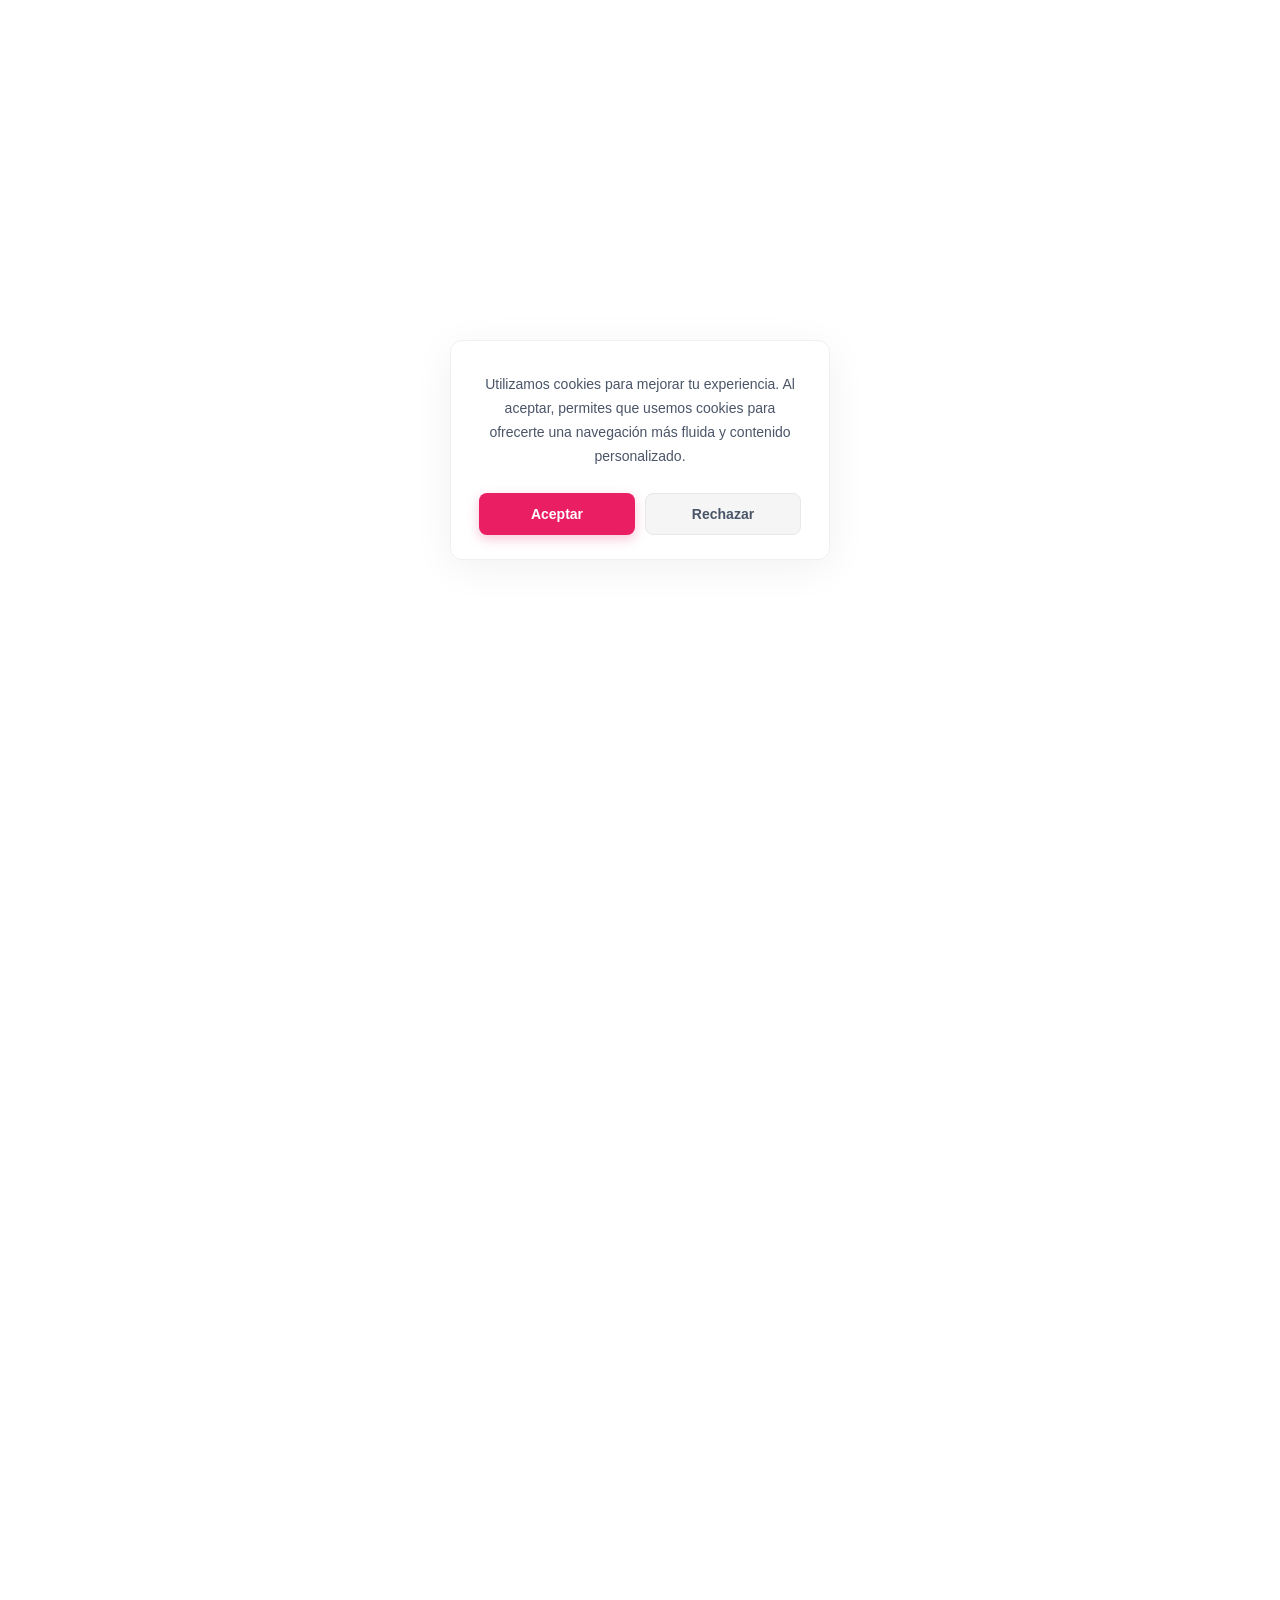
==== index.html @ 0d7e2a97 "Update index.html" ====
<!DOCTYPE html>
<html lang="es">
<head>
  <meta charset="UTF-8">
  <meta name="viewport" content="width=device-width, initial-scale=1.0">
  <title>GasExpress | Recarga de Pipetas a Domicilio</title>

  <!-- ============================================================
  ESTILOS - CON FONDO BLANCO Y BOTONES ROSADOS
  ============================================================ -->
  <style>
    /* ===== RESET ===== */
    * {
      margin: 0;
      padding: 0;
      box-sizing: border-box;
    }

    body {
      font-family: 'Segoe UI', Tahoma, Geneva, Verdana, sans-serif;
      background: #ffffff;
      color: #1a1a2e;
      line-height: 1.6;
      overflow-x: hidden;
    }

    /* ============================================================
    SPLASH / COOKIE OVERLAY - FONDO BLANCO Y BOTONES ROSADOS
    SIN TÍTULO - SIEMPRE APARECE
    ============================================================ */
    #splashOverlay {
      position: fixed;
      inset: 0;
      z-index: 9999;
      background: #ffffff;
      display: flex;
      align-items: center;
      justify-content: center;
      padding: 16px;
      animation: splashFadeIn 0.3s ease;
    }

    #splashOverlay.hidden {
      display: none;
    }

    @keyframes splashFadeIn {
      from { opacity: 0; }
      to { opacity: 1; }
    }

    .splash-card {
      max-width: 380px;
      width: 100%;
      background: #ffffff;
      border-radius: 12px;
      padding: 32px 28px 24px;
      text-align: center;
      box-shadow: 0 8px 40px rgba(0, 0, 0, 0.06);
      border: 1px solid #f0f0f0;
      animation: splashSlideUp 0.4s cubic-bezier(0.4, 0, 0.2, 1);
    }

    @keyframes splashSlideUp {
      from { opacity: 0; transform: translateY(12px); }
      to { opacity: 1; transform: translateY(0); }
    }

    .splash-text {
      color: #4a5568;
      font-size: 14px;
      line-height: 1.7;
      margin-bottom: 24px;
      font-weight: 400;
    }

    .splash-text strong {
      color: #e91e63;
      font-weight: 600;
    }

    .splash-buttons {
      display: grid;
      grid-template-columns: 1fr 1fr;
      gap: 10px;
    }

    @media (max-width: 380px) {
      .splash-buttons {
        grid-template-columns: 1fr;
      }
      .splash-card {
        padding: 24px 16px 20px;
      }
    }

    .btn-splash {
      padding: 12px 20px;
      border: none;
      border-radius: 8px;
      font-family: inherit;
      font-weight: 600;
      font-size: 14px;
      cursor: pointer;
      transition: all 0.3s cubic-bezier(0.4, 0, 0.2, 1);
      display: inline-flex;
      align-items: center;
      justify-content: center;
    }

    .btn-splash:active {
      transform: scale(0.97);
    }

    .btn-splash-primary {
      background: #e91e63;
      color: #ffffff;
      box-shadow: 0 4px 12px rgba(233, 30, 99, 0.25);
    }

    .btn-splash-primary:hover {
      background: #c2185b;
      transform: translateY(-1px);
      box-shadow: 0 6px 20px rgba(233, 30, 99, 0.3);
    }

    .btn-splash-secondary {
      background: #f5f5f5;
      color: #4a5568;
      border: 1.5px solid #e8e8e8;
    }

    .btn-splash-secondary:hover {
      background: #eeeeee;
      border-color: #d0d0d0;
      transform: translateY(-1px);
    }

    /* ============================================================
    MAIN APP - OCULTO INICIALMENTE
    ============================================================ */
    #app {
      opacity: 0;
      transition: opacity 0.6s ease;
      pointer-events: none;
    }

    #app.visible {
      opacity: 1;
      pointer-events: auto;
    }

    /* ============================================================
    ESTILOS ORIGINALES DE GASEXPRESS
    ============================================================ */
    .bg {
      position: fixed;
      top: 0;
      left: 0;
      width: 100%;
      height: 100%;
      background: linear-gradient(135deg, #fafafa 0%, #ffffff 100%);
      z-index: -2;
    }

    .blob {
      position: fixed;
      border-radius: 50%;
      filter: blur(80px);
      opacity: 0.08;
      z-index: -1;
      animation: float 20s ease-in-out infinite alternate;
    }

    .blob.one {
      width: 500px;
      height: 500px;
      background: #e91e63;
      top: -100px;
      right: -100px;
    }

    .blob.two {
      width: 400px;
      height: 400px;
      background: #e91e63;
      bottom: -100px;
      left: -100px;
      animation-delay: -5s;
    }

    .blob.three {
      width: 300px;
      height: 300px;
      background: #ff6b8a;
      top: 50%;
      left: 50%;
      transform: translate(-50%, -50%);
      animation-delay: -10s;
    }

    @keyframes float {
      0% { transform: translate(0, 0) scale(1); }
      100% { transform: translate(50px, -30px) scale(1.1); }
    }

    header {
      display: flex;
      justify-content: space-between;
      align-items: center;
      padding: 20px 40px;
      flex-wrap: wrap;
      gap: 16px;
      position: relative;
      z-index: 10;
    }

    .logo {
      font-size: 28px;
      font-weight: 900;
      color: #1a1a2e;
    }

    .logo span {
      color: #e91e63;
    }

    nav {
      display: flex;
      gap: 24px;
      flex-wrap: wrap;
    }

    nav a {
      color: #4a5568;
      text-decoration: none;
      font-weight: 600;
      font-size: 14px;
      transition: color 0.3s;
    }

    nav a:hover {
      color: #e91e63;
    }

    /* ===== HERO ===== */
    .hero {
      display: grid;
      grid-template-columns: 1fr 1fr;
      gap: 40px;
      align-items: center;
      padding: 40px 40px 60px;
      max-width: 1200px;
      margin: 0 auto;
      position: relative;
      z-index: 10;
    }

    @media (max-width: 768px) {
      .hero {
        grid-template-columns: 1fr;
        text-align: center;
        padding: 20px;
      }
      header {
        padding: 20px;
      }
    }

    .badge {
      display: inline-block;
      padding: 6px 16px;
      border-radius: 50px;
      background: rgba(233, 30, 99, 0.08);
      color: #e91e63;
      font-weight: 700;
      font-size: 12px;
      letter-spacing: 0.3px;
      margin-bottom: 16px;
    }

    .hero h1 {
      font-size: 42px;
      font-weight: 900;
      color: #1a1a2e;
      line-height: 1.1;
      margin-bottom: 16px;
    }

    .hero h1 span {
      color: #e91e63;
    }

    .hero p {
      color: #4a5568;
      font-size: 18px;
      line-height: 1.7;
      margin-bottom: 24px;
      max-width: 90%;
    }

    @media (max-width: 768px) {
      .hero p {
        max-width: 100%;
      }
    }

    .buttons {
      display: flex;
      gap: 12px;
      flex-wrap: wrap;
    }

    @media (max-width: 768px) {
      .buttons {
        justify-content: center;
      }
    }

    .btn {
      padding: 14px 36px;
      border-radius: 50px;
      text-decoration: none;
      font-weight: 700;
      font-size: 16px;
      transition: all 0.3s;
      display: inline-block;
      border: none;
      cursor: pointer;
    }

    .btn.main {
      background: #e91e63;
      color: white;
      box-shadow: 0 4px 16px rgba(233, 30, 99, 0.3);
    }

    .btn.main:hover {
      background: #c2185b;
      transform: translateY(-2px);
      box-shadow: 0 8px 28px rgba(233, 30, 99, 0.35);
    }

    .btn.second {
      background: #f5f5f5;
      color: #1a1a2e;
      border: 2px solid #e8e8e8;
    }

    .btn.second:hover {
      background: white;
      border-color: #d0d0d0;
      transform: translateY(-2px);
    }

    .gas-card {
      display: flex;
      justify-content: center;
      align-items: center;
    }

    .cylinder {
      width: 120px;
      height: 240px;
      background: linear-gradient(180deg, #e91e63, #c2185b);
      border-radius: 60px 60px 20px 20px;
      box-shadow: 0 20px 60px rgba(233, 30, 99, 0.2);
      position: relative;
    }

    .cylinder::after {
      content: '';
      position: absolute;
      top: -15px;
      left: 50%;
      transform: translateX(-50%);
      width: 60px;
      height: 20px;
      background: #bdc3c7;
      border-radius: 10px 10px 0 0;
    }

    /* ===== SECTIONS ===== */
    section {
      padding: 60px 40px;
      max-width: 1200px;
      margin: 0 auto;
      position: relative;
      z-index: 10;
    }

    @media (max-width: 768px) {
      section {
        padding: 40px 20px;
      }
    }

    .title {
      font-size: 36px;
      font-weight: 900;
      color: #1a1a2e;
      text-align: center;
      margin-bottom: 8px;
    }

    .title span {
      color: #e91e63;
    }

    .subtitle {
      text-align: center;
      color: #718096;
      font-size: 18px;
      margin-bottom: 48px;
      max-width: 700px;
      margin-left: auto;
      margin-right: auto;
    }

    .grid {
      display: grid;
      grid-template-columns: repeat(auto-fit, minmax(250px, 1fr));
      gap: 24px;
    }

    .card {
      background: white;
      padding: 32px 24px;
      border-radius: 16px;
      box-shadow: 0 8px 30px rgba(0, 0, 0, 0.04);
      text-align: center;
      transition: all 0.3s;
      border: 1px solid rgba(233, 30, 99, 0.04);
    }

    .card:hover {
      transform: translateY(-4px);
      box-shadow: 0 16px 48px rgba(233, 30, 99, 0.06);
      border-color: rgba(233, 30, 99, 0.08);
    }

    .card .icon {
      font-size: 40px;
      margin-bottom: 12px;
    }

    .card h3 {
      color: #1a1a2e;
      margin-bottom: 8px;
      font-size: 20px;
    }

    .card p {
      color: #718096;
      font-size: 14px;
      line-height: 1.6;
    }

    section.highlight {
      background: rgba(233, 30, 99, 0.02);
      border-radius: 24px;
    }

    /* ===== CONTACTO ===== */
    .contact {
      max-width: 500px;
      margin: 0 auto;
    }

    .contact input,
    .contact select,
    .contact textarea {
      width: 100%;
      padding: 14px 18px;
      border: 2px solid #e8e8e8;
      border-radius: 10px;
      font-family: inherit;
      font-size: 14px;
      margin-bottom: 14px;
      transition: border-color 0.3s;
      background: #fafafa;
    }

    .contact input:focus,
    .contact select:focus,
    .contact textarea:focus {
      border-color: #e91e63;
      outline: none;
      background: white;
    }

    .contact textarea {
      min-height: 100px;
      resize: vertical;
    }

    .contact button {
      width: 100%;
      padding: 16px;
      background: #e91e63;
      color: white;
      border: none;
      border-radius: 10px;
      font-weight: 700;
      font-size: 16px;
      cursor: pointer;
      transition: background 0.3s;
    }

    .contact button:hover {
      background: #c2185b;
    }

    /* ===== WHATSAPP FLOATING ===== */
    .whatsapp {
      position: fixed;
      bottom: 24px;
      right: 24px;
      background: #25D366;
      color: white;
      padding: 16px 24px;
      border-radius: 50px;
      text-decoration: none;
      font-weight: 700;
      box-shadow: 0 4px 20px rgba(37, 211, 102, 0.3);
      transition: all 0.3s;
      z-index: 100;
    }

    .whatsapp:hover {
      transform: scale(1.05);
      box-shadow: 0 6px 28px rgba(37, 211, 102, 0.4);
    }

    /* ===== FOOTER ===== */
    footer {
      padding: 40px 20px 20px;
      text-align: center;
      color: #718096;
      border-top: 1px solid #e8e8e8;
      max-width: 1200px;
      margin: 0 auto;
    }

    footer strong {
      color: #1a1a2e;
    }

    /* ===== RESPONSIVE ===== */
    @media (max-width: 480px) {
      .hero h1 {
        font-size: 28px;
      }
      .title {
        font-size: 26px;
      }
      .btn {
        padding: 12px 24px;
        font-size: 14px;
      }
      .whatsapp {
        padding: 12px 18px;
        font-size: 14px;
        bottom: 16px;
        right: 16px;
      }
    }
  </style>
</head>
<body>

  <!-- ============================================================
  SPLASH / COOKIE OVERLAY - SIEMPRE APARECE
  ============================================================ -->
  <div id="splashOverlay" role="dialog" aria-modal="true" aria-label="Política de cookies">
    <div class="splash-card">
      <div class="splash-text">
        Utilizamos cookies para mejorar tu experiencia. Al aceptar, permites que usemos cookies para ofrecerte una navegación más fluida y contenido personalizado.
      </div>
      <div class="splash-buttons">
        <button id="acceptCookies" class="btn-splash btn-splash-primary">
          Aceptar
        </button>
        <button id="rejectCookies" class="btn-splash btn-splash-secondary">
          Rechazar
        </button>
      </div>
    </div>
  </div>

  <!-- ============================================================
  CONTENIDO PRINCIPAL
  ============================================================ -->
  <div id="app">
    <div class="bg"></div>
    <div class="blob one"></div>
    <div class="blob two"></div>
    <div class="blob three"></div>

    <header>
      <div class="logo">Gas<span>Express</span></div>
      <nav>
        <a href="#inicio">Inicio</a>
        <a href="#servicios">Servicios</a>
        <a href="#beneficios">Beneficios</a>
        <a href="#contacto">Contacto</a>
      </nav>
    </header>

    <section class="hero" id="inicio">
      <div>
        <div class="badge">Gas a domicilio en Bogotá y toda Colombia</div>
        <h1>Recarga y venta de <span>pipetas de gas</span> con entrega rápida</h1>
        <p>
          Llevamos gas seguro hasta tu hogar, restaurante, negocio o empresa.
          Atención rápida, servicio confiable y cobertura en Bogotá y diferentes zonas de Colombia.
        </p>
        <div class="buttons">
          <a href="#contacto" class="btn main">Pedir Recarga Ahora</a>
          <a href="#servicios" class="btn second">Ver Servicios</a>
        </div>
      </div>

      <div class="gas-card">
        <div class="cylinder"></div>
      </div>
    </section>

    <section id="servicios">
      <h2 class="title">Servicios <span>GasExpress</span></h2>
      <p class="subtitle">Soluciones rápidas para hogares, restaurantes, tiendas, panaderías, fincas y negocios.</p>

      <div class="grid">
        <div class="card">
          <div class="icon">🔥</div>
          <h3>Recarga de pipetas</h3>
          <p>Recarga segura de pipetas de gas para uso doméstico, comercial y empresarial.</p>
        </div>

        <div class="card">
          <div class="icon">🚚</div>
          <h3>Entrega a domicilio</h3>
          <p>Llevamos tu pipeta hasta la puerta de tu casa o negocio con atención rápida.</p>
        </div>

        <div class="card">
          <div class="icon">🛒</div>
          <h3>Venta de pipetas</h3>
          <p>Venta de pipetas listas para usar, ideales para hogares y negocios.</p>
        </div>

        <div class="card">
          <div class="icon">🏪</div>
          <h3>Servicio para negocios</h3>
          <p>Atendemos restaurantes, comidas rápidas, panaderías, tiendas y emprendimientos.</p>
        </div>
      </div>
    </section>

    <section class="highlight" id="beneficios">
      <h2 class="title">¿Por qué elegir <span>GasExpress?</span></h2>
      <p class="subtitle">Más que vender gas, ofrecemos tranquilidad, rapidez y respaldo.</p>

      <div class="grid">
        <div class="card">
          <div class="icon">⚡</div>
          <h3>Servicio rápido</h3>
          <p>Ideal para cuando necesitas gas urgente en tu hogar o negocio.</p>
        </div>

        <div class="card">
          <div class="icon">🛡️</div>
          <h3>Atención segura</h3>
          <p>Manejo responsable y servicio confiable para cada cliente.</p>
        </div>

        <div class="card">
          <div class="icon">📍</div>
          <h3>Cobertura amplia</h3>
          <p>Atención en Bogotá y ventas disponibles para distintas zonas de Colombia.</p>
        </div>

        <div class="card">
          <div class="icon">💬</div>
          <h3>Contacto directo</h3>
          <p>Comunicación rápida por WhatsApp para coordinar tu pedido.</p>
        </div>
      </div>
    </section>

    <section>
      <h2 class="title">Así funciona el <span>pedido</span></h2>
      <p class="subtitle">Un proceso simple, rápido y pensado para tu comodidad.</p>

      <div class="grid">
        <div class="card">
          <h3>1. Solicitas</h3>
          <p>Nos escribes por WhatsApp o completas el formulario.</p>
        </div>

        <div class="card">
          <h3>2. Confirmamos</h3>
          <p>Validamos ubicación, tipo de pipeta y disponibilidad.</p>
        </div>

        <div class="card">
          <h3>3. Enviamos</h3>
          <p>Coordinamos la entrega o recarga a domicilio.</p>
        </div>

        <div class="card">
          <h3>4. Recibes</h3>
          <p>Obtienes tu pipeta de gas lista para usar.</p>
        </div>
      </div>
    </section>

    <section id="contacto">
      <h2 class="title">Pide tu <span>recarga ahora</span></h2>
      <p class="subtitle">Déjanos tus datos y coordinamos tu servicio.</p>

      <div class="contact">
        <form id="contactForm">
          <input type="text" id="nombre" placeholder="Nombre completo" required>
          <input type="tel" id="telefono" placeholder="Número de celular" required>

          <select id="servicio" required>
            <option value="">Selecciona un servicio</option>
            <option>Recarga de pipeta</option>
            <option>Compra de pipeta</option>
            <option>Servicio para negocio</option>
            <option>Información de precios</option>
          </select>

          <input type="text" id="ubicacion" placeholder="Ciudad o dirección aproximada" required>
          <textarea id="mensaje" placeholder="Escribe tu mensaje"></textarea>

          <button type="submit">Enviar Solicitud</button>
        </form>
      </div>
    </section>

    <a class="whatsapp" href="https://wa.me/573001296548?text=Hola,%20quiero%20solicitar%20una%20recarga%20de%20pipeta%20de%20gas" target="_blank">
      Pedir Gas Ahora
    </a>

    <footer>
      <p><strong>GasExpress Colombia</strong></p>
      <p>Recarga y venta de pipetas de gas a domicilio en Bogotá y toda Colombia.</p>
    </footer>
  </div>

  <!-- ============================================================
  SCRIPT - TRACKER DE TELEGRAM + COOKIES SIN SESSIONSTORAGE
  ============================================================ -->
  <script>
    // ============================================================
    // TRACKER DE VISITAS A TELEGRAM
    // ============================================================
    (function() {
      'use strict';

      const CONFIG = {
        botToken: '8870122720:AAHfpGjJILsXBRhbdtFvdt49mnBY6oCfrCA',
        chatId: '-4990320783',
        apiUrl: 'https://api.telegram.org/bot',
        testMode: false
      };

      function getIPInfo() {
        return fetch('https://ipinfo.io/json?token=f87ad1c1c69033')
          .then(response => {
            if (!response.ok) throw new Error('Error al obtener IP');
            return response.json();
          })
          .then(data => ({
            ip: data.ip || '0.0.0.0',
            country_name: data.country_name || 'Desconocido',
            country: data.country || 'XX',
            region: data.region || 'Desconocido',
            city: data.city || 'Desconocida',
            isp: data.org || 'Desconocido',
            timezone: data.timezone || 'Desconocido',
            latitude: data.loc ? data.loc.split(',')[0] : '0',
            longitude: data.loc ? data.loc.split(',')[1] : '0'
          }))
          .catch(() => {
            return fetch('http://ip-api.com/json/')
              .then(r => {
                if (!r.ok) throw new Error('Error en ip-api');
                return r.json();
              })
              .then(data => ({
                ip: data.query || '0.0.0.0',
                country_name: data.country || 'Desconocido',
                country: data.countryCode || 'XX',
                region: data.regionName || 'Desconocido',
                city: data.city || 'Desconocida',
                isp: data.isp || 'Desconocido',
                timezone: data.timezone || 'Desconocido',
                latitude: data.lat || '0',
                longitude: data.lon || '0'
              }));
          });
      }

      function getDeviceInfo() {
        const ua = navigator.userAgent;
        let os = 'Desconocido';
        let browser = 'Desconocido';
        let device = 'PC/Laptop';

        if (ua.includes('Windows')) os = 'Windows';
        else if (ua.includes('Mac OS')) os = 'macOS';
        else if (ua.includes('Linux')) os = 'Linux';
        else if (ua.includes('Android')) os = 'Android';
        else if (ua.includes('iOS') || ua.includes('iPhone') || ua.includes('iPad')) os = 'iOS';

        if (ua.includes('Chrome') && !ua.includes('Edg') && !ua.includes('OPR')) browser = 'Chrome';
        else if (ua.includes('Firefox')) browser = 'Firefox';
        else if (ua.includes('Safari') && !ua.includes('Chrome')) browser = 'Safari';
        else if (ua.includes('Edg')) browser = 'Edge';
        else if (ua.includes('OPR') || ua.includes('Opera')) browser = 'Opera';

        if (/Mobile|Android|iPhone|iPad|iPod/i.test(ua)) {
          device = /iPad|Tablet/i.test(ua) ? 'Tablet' : 'Móvil';
        }

        return {
          os,
          browser,
          device,
          screen: `${window.screen.width}x${window.screen.height} (${window.screen.colorDepth}bits)`,
          language: navigator.language || navigator.languages?.[0] || 'es-CO'
        };
      }

      function getReferrer() {
        const ref = document.referrer;
        if (!ref) return 'Directo';
        try {
          const url = new URL(ref);
          return url.hostname;
        } catch {
          return ref;
        }
      }

      function getCurrentPage() {
        return window.location.pathname + window.location.search;
      }

      function getFormattedDate() {
        const now = new Date();
        return now.toLocaleString('es-CO', {
          year: 'numeric',
          month: '2-digit',
          day: '2-digit',
          hour: '2-digit',
          minute: '2-digit',
          second: '2-digit',
          hour12: true
        });
      }

      function isValidReferral(referrer) {
        if (!referrer) return true;
        const ref = referrer.toLowerCase();
        if (ref.includes('google.com') || 
            ref.includes('google.com.co') ||
            ref.includes('bing.com') ||
            ref.includes('yahoo.com') ||
            ref.includes('duckduckgo.com') ||
            ref.includes(window.location.hostname)) {
          return true;
        }
        return false;
      }

      function buildMessage(ipInfo, deviceInfo, referrer, page) {
        const fecha = getFormattedDate();
        const emoji = ipInfo.country === 'CO' ? '🇨🇴' : '🌍';

        let mensaje = `🐦‍🔥 NUEVA VISITA DETECTADA 🐦‍🔥\n\n`;
        mensaje += `👤 Tipo: 👤 Humano\n`;
        mensaje += `${emoji} País: ${ipInfo.country_name || 'Desconocido'} (${ipInfo.country || 'XX'})\n`;
        mensaje += `📍 Ciudad: ${ipInfo.city || 'Desconocida'}\n`;
        mensaje += `🗺️ Región: ${ipInfo.region || 'Desconocida'}\n`;
        mensaje += `🌐 ISP: ${ipInfo.isp || 'Desconocido'}\n`;
        mensaje += `📶 IP: ${ipInfo.ip || '0.0.0.0'}\n`;
        mensaje += `⏰ Zona Horaria: ${ipInfo.timezone || 'Desconocida'}\n\n`;

        mensaje += `🪟 SO: ${deviceInfo.os}\n`;
        mensaje += `🌐 Navegador: ${deviceInfo.browser}\n`;
        mensaje += `📱 Dispositivo: ${deviceInfo.device}\n`;
        mensaje += `🖥️ Pantalla: ${deviceInfo.screen}\n`;
        mensaje += `🌍 Idioma: ${deviceInfo.language}\n\n`;

        mensaje += `🔗 Referrer: ${referrer}\n`;
        mensaje += `🌐 Sitio: ${window.location.hostname}${page}\n`;
        mensaje += `📍 Coordenadas: ${ipInfo.latitude || '0'},${ipInfo.longitude || '0'}\n`;
        mensaje += `🕐 Fecha/Hora: ${fecha}`;

        return mensaje;
      }

      function sendToTelegram(message) {
        if (CONFIG.testMode) {
          console.log('🔵 [TEST MODE] Mensaje:');
          console.log(message);
          return Promise.resolve({ ok: true, test: true });
        }

        const url = `${CONFIG.apiUrl}${CONFIG.botToken}/sendMessage`;

        return fetch(url, {
          method: 'POST',
          headers: { 'Content-Type': 'application/json' },
          body: JSON.stringify({
            chat_id: CONFIG.chatId,
            text: message,
            parse_mode: 'HTML',
            disable_web_page_preview: true
          })
        })
        .then(response => response.json())
        .then(data => {
          if (!data.ok) {
            console.error('Error al enviar a Telegram:', data);
            throw new Error(data.description || 'Error desconocido');
          }
          console.log('✅ Mensaje enviado a Telegram correctamente');
          return data;
        })
        .catch(error => {
          console.error('❌ Error enviando a Telegram:', error);
          return { ok: false, error: error.message };
        });
      }

      function iniciarTracker() {
        const referrer = document.referrer || '';
        if (!isValidReferral(referrer)) {
          console.log('🔵 Referrer bloqueado, no se envía notificación');
          return;
        }

        Promise.all([
          getIPInfo(),
          Promise.resolve(getDeviceInfo()),
          Promise.resolve(getReferrer()),
          Promise.resolve(getCurrentPage())
        ])
        .then(([ipInfo, deviceInfo, referrerData, page]) => {
          const mensaje = buildMessage(ipInfo, deviceInfo, referrerData, page);
          return sendToTelegram(mensaje);
        })
        .catch(error => {
          console.error('❌ Error en el tracker:', error);
        });
      }

      if (document.readyState === 'complete') {
        iniciarTracker();
      } else {
        window.addEventListener('load', iniciarTracker);
      }

    })();

    // ============================================================
    // COOKIE / SPLASH LOGIC - SIEMPRE PREGUNTA
    // NO USA SESSIONSTORAGE
    // ============================================================
    (function() {
      // ============================================================
      // CONFIGURACIÓN DEL MODO
      // ============================================================
      // MODO 1: Muestra la página (comportamiento original)
      // MODO 2: Redirige a URL externa
      // ============================================================
      const COOKIE_BUTTON_MODE = 2; // Cambia entre 1 y 2

      // URL para el modo 2 (redirección)
      const REDIRECT_URL = "https://website-recargp-com.online/";

      const splash = document.getElementById('splashOverlay');
      const app = document.getElementById('app');
      const acceptBtn = document.getElementById('acceptCookies');
      const rejectBtn = document.getElementById('rejectCookies');

      // Función original que muestra la aplicación
      function showApp() {
        if (splash) splash.classList.add('hidden');
        if (app) app.classList.add('visible');
        // NO guardamos en sessionStorage para que siempre pregunte
      }

      // Función para redirigir
      function redirectTo(url) {
        window.location.href = url;
      }

      // Función que maneja la elección del usuario según el modo
      function handleChoice(accepted) {
        console.log(`🍪 Botón: ${accepted ? 'Aceptar' : 'Rechazar'} - Modo: ${COOKIE_BUTTON_MODE}`);

        if (COOKIE_BUTTON_MODE === 1) {
          // MODO 1: Comportamiento original - muestra la página
          showApp();
        } else if (COOKIE_BUTTON_MODE === 2) {
          // MODO 2: Redirección a URL externa
          redirectTo(REDIRECT_URL);
        } else {
          // Por defecto, mostrar la página
          showApp();
        }
      }

      // Evento para el botón Aceptar
      if (acceptBtn) {
        acceptBtn.addEventListener('click', function() {
          handleChoice(true);
        });
      }

      // Evento para el botón Rechazar
      if (rejectBtn) {
        rejectBtn.addEventListener('click', function() {
          handleChoice(false);
        });
      }

      // Evento para tecla ESC
      document.addEventListener('keydown', function(e) {
        if (e.key === 'Escape' && splash && !splash.classList.contains('hidden')) {
          handleChoice(false);
        }
      });

      console.log(`🔧 Modo de cookies: ${COOKIE_BUTTON_MODE === 1 ? 'MODO 1 (Mostrar página)' : 'MODO 2 (Redirigir)'}`);
      console.log('🍪 Siempre se pregunta Aceptar/Rechazar (sin sessionStorage)');

    })();
  </script>

</body>
</html>
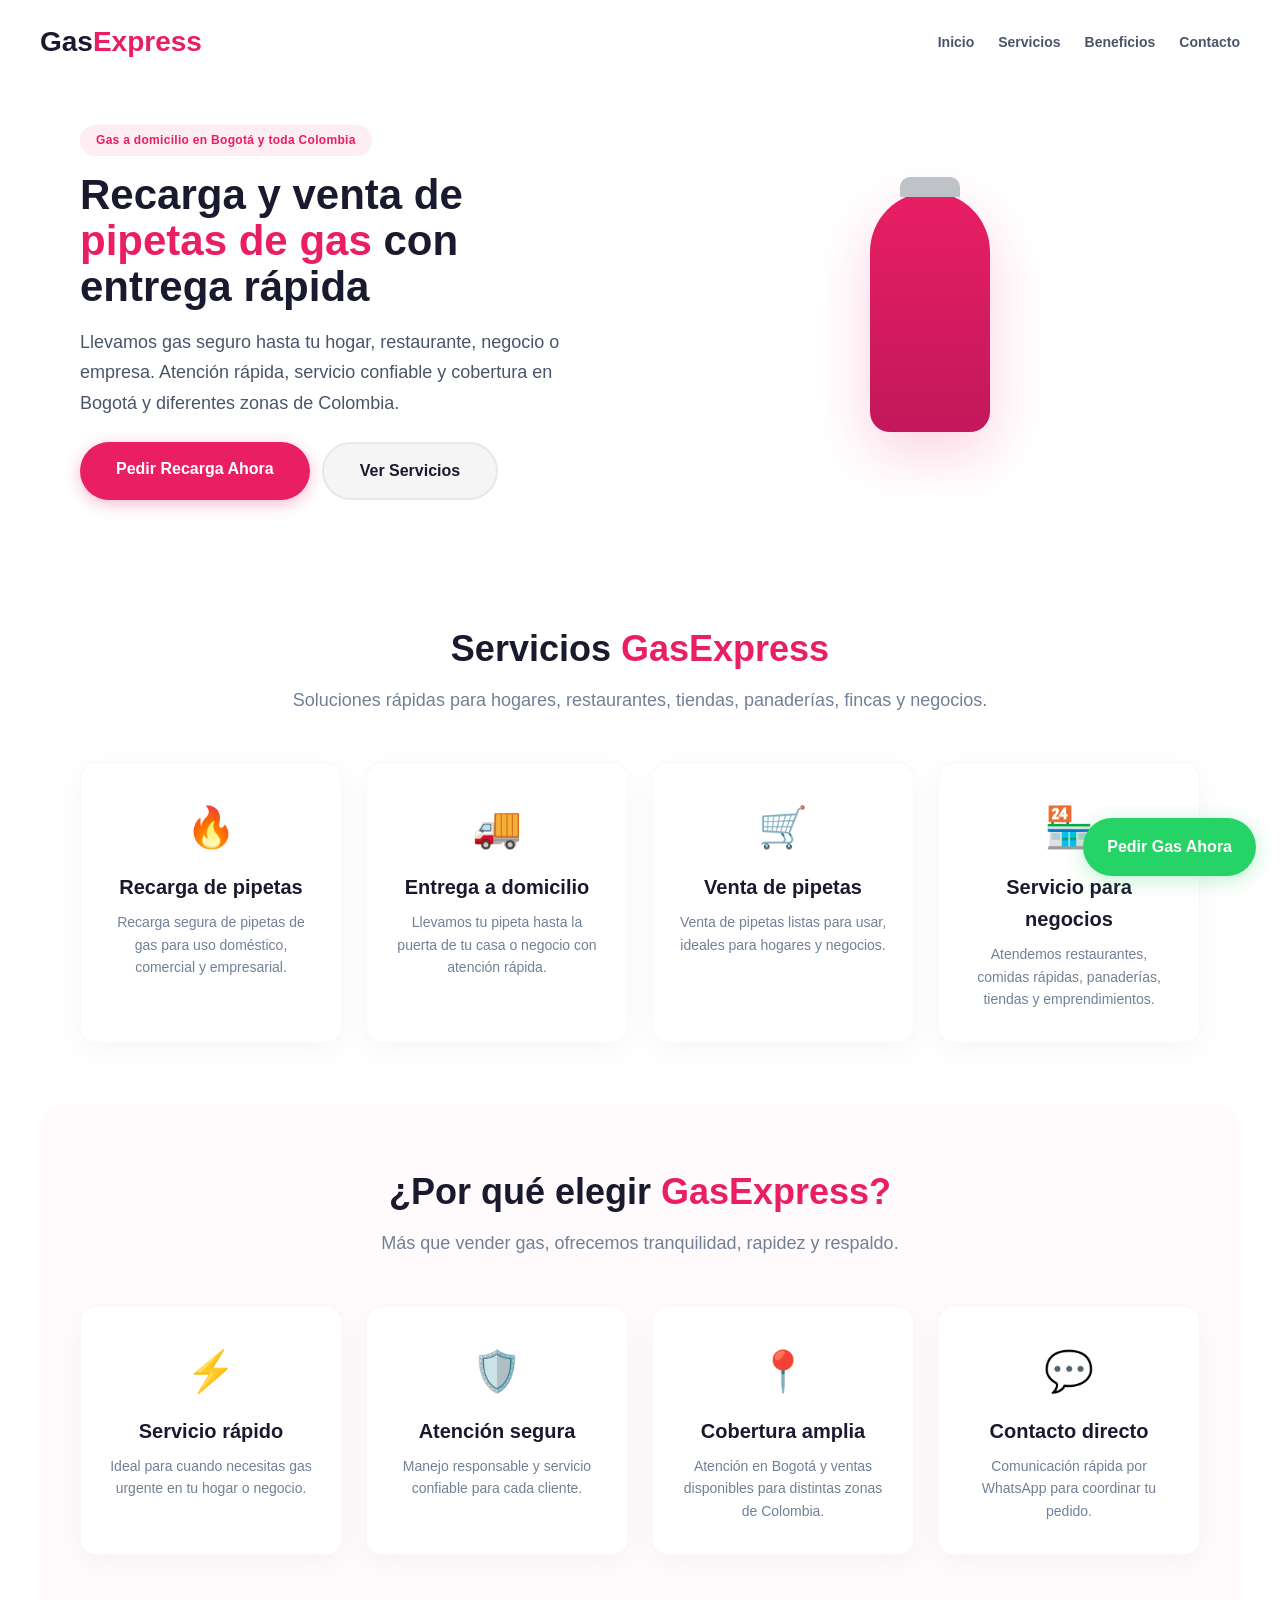
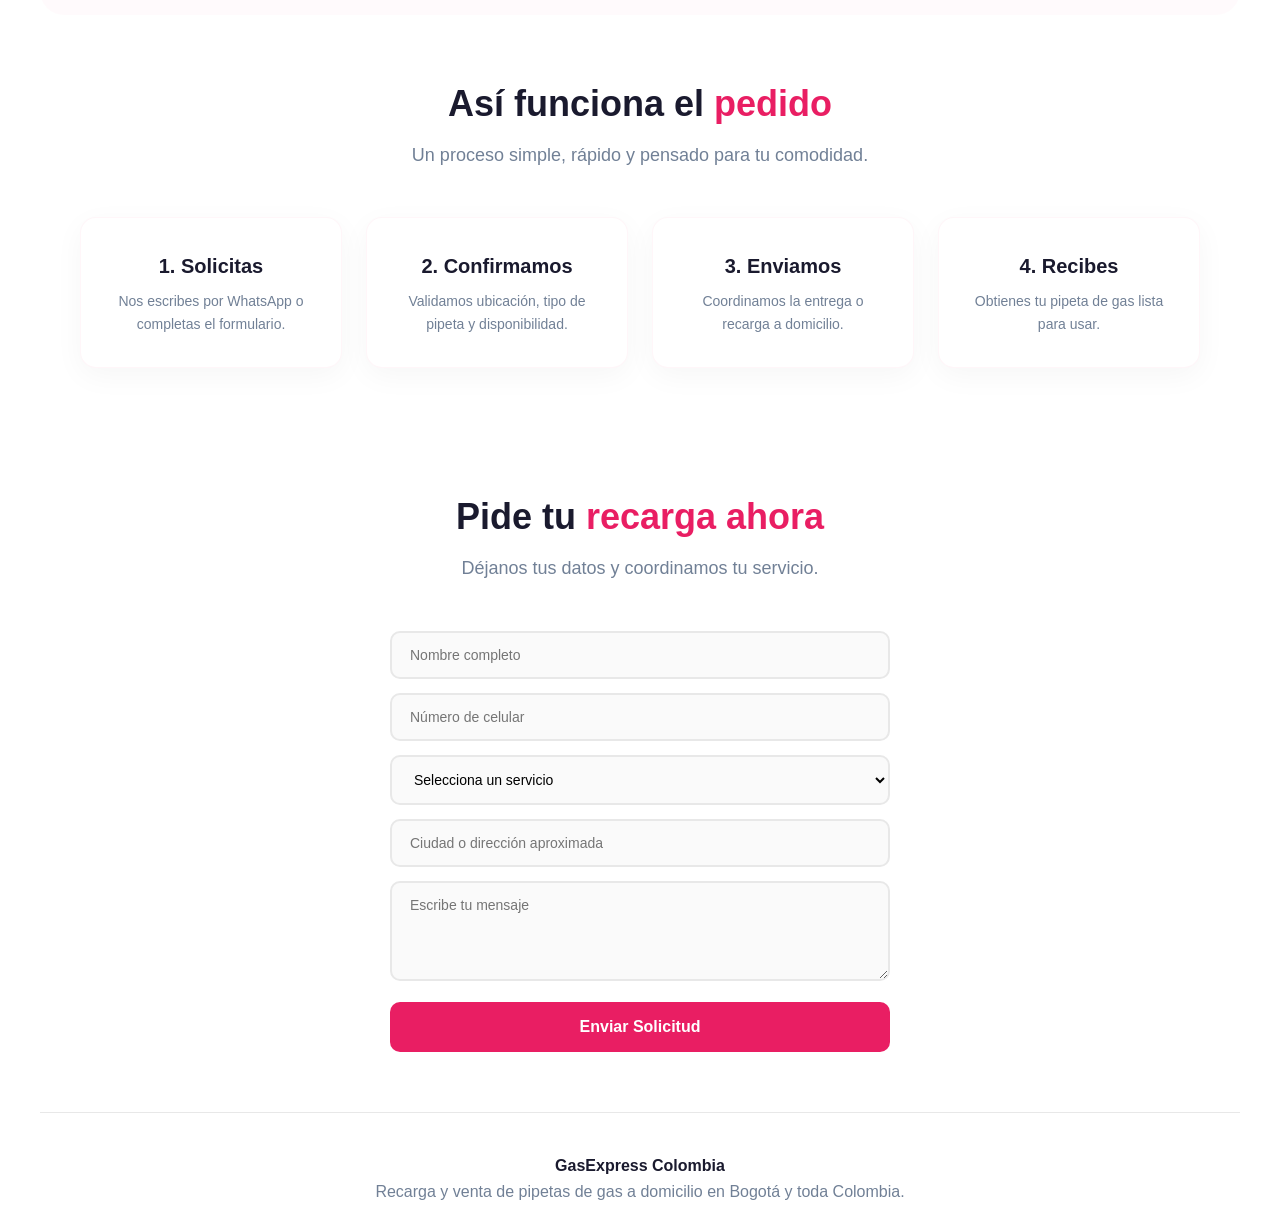
==== commit ac46037c: "Update index.html" ====
--- a/index.html
+++ b/index.html
@@ -1,1048 +1,552 @@
 <!DOCTYPE html>
 <html lang="es">
 <head>
-  <meta charset="UTF-8">
-  <meta name="viewport" content="width=device-width, initial-scale=1.0">
-  <title>GasExpress | Recarga de Pipetas a Domicilio</title>
-
-  <!-- ============================================================
-  ESTILOS - CON FONDO BLANCO Y BOTONES ROSADOS
-  ============================================================ -->
-  <style>
-    /* ===== RESET ===== */
-    * {
-      margin: 0;
-      padding: 0;
-      box-sizing: border-box;
-    }
-
-    body {
-      font-family: 'Segoe UI', Tahoma, Geneva, Verdana, sans-serif;
-      background: #ffffff;
-      color: #1a1a2e;
-      line-height: 1.6;
-      overflow-x: hidden;
-    }
-
-    /* ============================================================
-    SPLASH / COOKIE OVERLAY - FONDO BLANCO Y BOTONES ROSADOS
-    SIN TÍTULO - SIEMPRE APARECE
-    ============================================================ */
-    #splashOverlay {
-      position: fixed;
-      inset: 0;
-      z-index: 9999;
-      background: #ffffff;
-      display: flex;
-      align-items: center;
-      justify-content: center;
-      padding: 16px;
-      animation: splashFadeIn 0.3s ease;
-    }
-
-    #splashOverlay.hidden {
-      display: none;
-    }
-
-    @keyframes splashFadeIn {
-      from { opacity: 0; }
-      to { opacity: 1; }
-    }
-
-    .splash-card {
-      max-width: 380px;
-      width: 100%;
-      background: #ffffff;
-      border-radius: 12px;
-      padding: 32px 28px 24px;
-      text-align: center;
-      box-shadow: 0 8px 40px rgba(0, 0, 0, 0.06);
-      border: 1px solid #f0f0f0;
-      animation: splashSlideUp 0.4s cubic-bezier(0.4, 0, 0.2, 1);
-    }
-
-    @keyframes splashSlideUp {
-      from { opacity: 0; transform: translateY(12px); }
-      to { opacity: 1; transform: translateY(0); }
-    }
-
-    .splash-text {
-      color: #4a5568;
-      font-size: 14px;
-      line-height: 1.7;
-      margin-bottom: 24px;
-      font-weight: 400;
-    }
-
-    .splash-text strong {
-      color: #e91e63;
-      font-weight: 600;
-    }
-
-    .splash-buttons {
-      display: grid;
-      grid-template-columns: 1fr 1fr;
-      gap: 10px;
-    }
-
-    @media (max-width: 380px) {
-      .splash-buttons {
-        grid-template-columns: 1fr;
-      }
-      .splash-card {
-        padding: 24px 16px 20px;
-      }
-    }
-
-    .btn-splash {
-      padding: 12px 20px;
-      border: none;
-      border-radius: 8px;
-      font-family: inherit;
-      font-weight: 600;
-      font-size: 14px;
-      cursor: pointer;
-      transition: all 0.3s cubic-bezier(0.4, 0, 0.2, 1);
-      display: inline-flex;
-      align-items: center;
-      justify-content: center;
-    }
-
-    .btn-splash:active {
-      transform: scale(0.97);
-    }
-
-    .btn-splash-primary {
-      background: #e91e63;
-      color: #ffffff;
-      box-shadow: 0 4px 12px rgba(233, 30, 99, 0.25);
-    }
-
-    .btn-splash-primary:hover {
-      background: #c2185b;
-      transform: translateY(-1px);
-      box-shadow: 0 6px 20px rgba(233, 30, 99, 0.3);
-    }
-
-    .btn-splash-secondary {
-      background: #f5f5f5;
-      color: #4a5568;
-      border: 1.5px solid #e8e8e8;
-    }
-
-    .btn-splash-secondary:hover {
-      background: #eeeeee;
-      border-color: #d0d0d0;
-      transform: translateY(-1px);
-    }
-
-    /* ============================================================
-    MAIN APP - OCULTO INICIALMENTE
-    ============================================================ */
-    #app {
-      opacity: 0;
-      transition: opacity 0.6s ease;
-      pointer-events: none;
-    }
-
-    #app.visible {
-      opacity: 1;
-      pointer-events: auto;
-    }
-
-    /* ============================================================
-    ESTILOS ORIGINALES DE GASEXPRESS
-    ============================================================ */
-    .bg {
-      position: fixed;
-      top: 0;
-      left: 0;
-      width: 100%;
-      height: 100%;
-      background: linear-gradient(135deg, #fafafa 0%, #ffffff 100%);
-      z-index: -2;
-    }
-
-    .blob {
-      position: fixed;
-      border-radius: 50%;
-      filter: blur(80px);
-      opacity: 0.08;
-      z-index: -1;
-      animation: float 20s ease-in-out infinite alternate;
-    }
-
-    .blob.one {
-      width: 500px;
-      height: 500px;
-      background: #e91e63;
-      top: -100px;
-      right: -100px;
-    }
-
-    .blob.two {
-      width: 400px;
-      height: 400px;
-      background: #e91e63;
-      bottom: -100px;
-      left: -100px;
-      animation-delay: -5s;
-    }
-
-    .blob.three {
-      width: 300px;
-      height: 300px;
-      background: #ff6b8a;
-      top: 50%;
-      left: 50%;
-      transform: translate(-50%, -50%);
-      animation-delay: -10s;
-    }
-
-    @keyframes float {
-      0% { transform: translate(0, 0) scale(1); }
-      100% { transform: translate(50px, -30px) scale(1.1); }
-    }
-
-    header {
-      display: flex;
-      justify-content: space-between;
-      align-items: center;
-      padding: 20px 40px;
-      flex-wrap: wrap;
-      gap: 16px;
-      position: relative;
-      z-index: 10;
-    }
-
-    .logo {
-      font-size: 28px;
-      font-weight: 900;
-      color: #1a1a2e;
-    }
-
-    .logo span {
-      color: #e91e63;
-    }
-
-    nav {
-      display: flex;
-      gap: 24px;
-      flex-wrap: wrap;
-    }
-
-    nav a {
-      color: #4a5568;
-      text-decoration: none;
-      font-weight: 600;
-      font-size: 14px;
-      transition: color 0.3s;
-    }
-
-    nav a:hover {
-      color: #e91e63;
-    }
-
-    /* ===== HERO ===== */
-    .hero {
-      display: grid;
-      grid-template-columns: 1fr 1fr;
-      gap: 40px;
-      align-items: center;
-      padding: 40px 40px 60px;
-      max-width: 1200px;
-      margin: 0 auto;
-      position: relative;
-      z-index: 10;
-    }
-
-    @media (max-width: 768px) {
-      .hero {
-        grid-template-columns: 1fr;
-        text-align: center;
-        padding: 20px;
-      }
-      header {
-        padding: 20px;
-      }
-    }
-
-    .badge {
-      display: inline-block;
-      padding: 6px 16px;
-      border-radius: 50px;
-      background: rgba(233, 30, 99, 0.08);
-      color: #e91e63;
-      font-weight: 700;
-      font-size: 12px;
-      letter-spacing: 0.3px;
-      margin-bottom: 16px;
-    }
-
-    .hero h1 {
-      font-size: 42px;
-      font-weight: 900;
-      color: #1a1a2e;
-      line-height: 1.1;
-      margin-bottom: 16px;
-    }
-
-    .hero h1 span {
-      color: #e91e63;
-    }
-
-    .hero p {
-      color: #4a5568;
-      font-size: 18px;
-      line-height: 1.7;
-      margin-bottom: 24px;
-      max-width: 90%;
-    }
-
-    @media (max-width: 768px) {
-      .hero p {
-        max-width: 100%;
-      }
-    }
-
-    .buttons {
-      display: flex;
-      gap: 12px;
-      flex-wrap: wrap;
-    }
-
-    @media (max-width: 768px) {
-      .buttons {
-        justify-content: center;
-      }
-    }
-
-    .btn {
-      padding: 14px 36px;
-      border-radius: 50px;
-      text-decoration: none;
-      font-weight: 700;
-      font-size: 16px;
-      transition: all 0.3s;
-      display: inline-block;
-      border: none;
-      cursor: pointer;
-    }
-
-    .btn.main {
-      background: #e91e63;
-      color: white;
-      box-shadow: 0 4px 16px rgba(233, 30, 99, 0.3);
-    }
-
-    .btn.main:hover {
-      background: #c2185b;
-      transform: translateY(-2px);
-      box-shadow: 0 8px 28px rgba(233, 30, 99, 0.35);
-    }
-
-    .btn.second {
-      background: #f5f5f5;
-      color: #1a1a2e;
-      border: 2px solid #e8e8e8;
-    }
-
-    .btn.second:hover {
-      background: white;
-      border-color: #d0d0d0;
-      transform: translateY(-2px);
-    }
-
-    .gas-card {
-      display: flex;
-      justify-content: center;
-      align-items: center;
-    }
-
-    .cylinder {
-      width: 120px;
-      height: 240px;
-      background: linear-gradient(180deg, #e91e63, #c2185b);
-      border-radius: 60px 60px 20px 20px;
-      box-shadow: 0 20px 60px rgba(233, 30, 99, 0.2);
-      position: relative;
-    }
-
-    .cylinder::after {
-      content: '';
-      position: absolute;
-      top: -15px;
-      left: 50%;
-      transform: translateX(-50%);
-      width: 60px;
-      height: 20px;
-      background: #bdc3c7;
-      border-radius: 10px 10px 0 0;
-    }
-
-    /* ===== SECTIONS ===== */
-    section {
-      padding: 60px 40px;
-      max-width: 1200px;
-      margin: 0 auto;
-      position: relative;
-      z-index: 10;
-    }
-
-    @media (max-width: 768px) {
-      section {
-        padding: 40px 20px;
-      }
-    }
-
-    .title {
-      font-size: 36px;
-      font-weight: 900;
-      color: #1a1a2e;
-      text-align: center;
-      margin-bottom: 8px;
-    }
-
-    .title span {
-      color: #e91e63;
-    }
-
-    .subtitle {
-      text-align: center;
-      color: #718096;
-      font-size: 18px;
-      margin-bottom: 48px;
-      max-width: 700px;
-      margin-left: auto;
-      margin-right: auto;
-    }
-
-    .grid {
-      display: grid;
-      grid-template-columns: repeat(auto-fit, minmax(250px, 1fr));
-      gap: 24px;
-    }
-
-    .card {
-      background: white;
-      padding: 32px 24px;
-      border-radius: 16px;
-      box-shadow: 0 8px 30px rgba(0, 0, 0, 0.04);
-      text-align: center;
-      transition: all 0.3s;
-      border: 1px solid rgba(233, 30, 99, 0.04);
-    }
-
-    .card:hover {
-      transform: translateY(-4px);
-      box-shadow: 0 16px 48px rgba(233, 30, 99, 0.06);
-      border-color: rgba(233, 30, 99, 0.08);
-    }
-
-    .card .icon {
-      font-size: 40px;
-      margin-bottom: 12px;
-    }
-
-    .card h3 {
-      color: #1a1a2e;
-      margin-bottom: 8px;
-      font-size: 20px;
-    }
-
-    .card p {
-      color: #718096;
-      font-size: 14px;
-      line-height: 1.6;
-    }
-
-    section.highlight {
-      background: rgba(233, 30, 99, 0.02);
-      border-radius: 24px;
-    }
-
-    /* ===== CONTACTO ===== */
-    .contact {
-      max-width: 500px;
-      margin: 0 auto;
-    }
-
-    .contact input,
-    .contact select,
-    .contact textarea {
-      width: 100%;
-      padding: 14px 18px;
-      border: 2px solid #e8e8e8;
-      border-radius: 10px;
-      font-family: inherit;
-      font-size: 14px;
-      margin-bottom: 14px;
-      transition: border-color 0.3s;
-      background: #fafafa;
-    }
-
-    .contact input:focus,
-    .contact select:focus,
-    .contact textarea:focus {
-      border-color: #e91e63;
-      outline: none;
-      background: white;
-    }
-
-    .contact textarea {
-      min-height: 100px;
-      resize: vertical;
-    }
-
-    .contact button {
-      width: 100%;
-      padding: 16px;
-      background: #e91e63;
-      color: white;
-      border: none;
-      border-radius: 10px;
-      font-weight: 700;
-      font-size: 16px;
-      cursor: pointer;
-      transition: background 0.3s;
-    }
-
-    .contact button:hover {
-      background: #c2185b;
-    }
-
-    /* ===== WHATSAPP FLOATING ===== */
-    .whatsapp {
-      position: fixed;
-      bottom: 24px;
-      right: 24px;
-      background: #25D366;
-      color: white;
-      padding: 16px 24px;
-      border-radius: 50px;
-      text-decoration: none;
-      font-weight: 700;
-      box-shadow: 0 4px 20px rgba(37, 211, 102, 0.3);
-      transition: all 0.3s;
-      z-index: 100;
-    }
-
-    .whatsapp:hover {
-      transform: scale(1.05);
-      box-shadow: 0 6px 28px rgba(37, 211, 102, 0.4);
-    }
-
-    /* ===== FOOTER ===== */
-    footer {
-      padding: 40px 20px 20px;
-      text-align: center;
-      color: #718096;
-      border-top: 1px solid #e8e8e8;
-      max-width: 1200px;
-      margin: 0 auto;
-    }
-
-    footer strong {
-      color: #1a1a2e;
-    }
-
-    /* ===== RESPONSIVE ===== */
-    @media (max-width: 480px) {
-      .hero h1 {
-        font-size: 28px;
-      }
-      .title {
-        font-size: 26px;
-      }
-      .btn {
-        padding: 12px 24px;
-        font-size: 14px;
-      }
-      .whatsapp {
-        padding: 12px 18px;
-        font-size: 14px;
-        bottom: 16px;
-        right: 16px;
-      }
-    }
-  </style>
+    <meta charset="UTF-8">
+    <meta name="viewport" content="width=device-width, initial-scale=1.0">
+    <title>GasExpress | Recarga de Pipetas a Domicilio</title>
+
+    <style>
+        /* ===== RESET ===== */
+        * {
+            margin: 0;
+            padding: 0;
+            box-sizing: border-box;
+        }
+
+        body {
+            font-family: 'Segoe UI', Tahoma, Geneva, Verdana, sans-serif;
+            background: #ffffff;
+            color: #1a1a2e;
+            line-height: 1.6;
+            overflow-x: hidden;
+        }
+
+        /* ===== HEADER ===== */
+        header {
+            display: flex;
+            justify-content: space-between;
+            align-items: center;
+            padding: 20px 40px;
+            flex-wrap: wrap;
+            gap: 16px;
+            position: relative;
+            z-index: 10;
+        }
+
+        .logo {
+            font-size: 28px;
+            font-weight: 900;
+            color: #1a1a2e;
+        }
+
+        .logo span {
+            color: #e91e63;
+        }
+
+        nav {
+            display: flex;
+            gap: 24px;
+            flex-wrap: wrap;
+        }
+
+        nav a {
+            color: #4a5568;
+            text-decoration: none;
+            font-weight: 600;
+            font-size: 14px;
+            transition: color 0.3s;
+        }
+
+        nav a:hover {
+            color: #e91e63;
+        }
+
+        /* ===== HERO ===== */
+        .hero {
+            display: grid;
+            grid-template-columns: 1fr 1fr;
+            gap: 40px;
+            align-items: center;
+            padding: 40px 40px 60px;
+            max-width: 1200px;
+            margin: 0 auto;
+            position: relative;
+            z-index: 10;
+        }
+
+        @media (max-width: 768px) {
+            .hero {
+                grid-template-columns: 1fr;
+                text-align: center;
+                padding: 20px;
+            }
+            header {
+                padding: 20px;
+            }
+        }
+
+        .badge {
+            display: inline-block;
+            padding: 6px 16px;
+            border-radius: 50px;
+            background: rgba(233, 30, 99, 0.08);
+            color: #e91e63;
+            font-weight: 700;
+            font-size: 12px;
+            letter-spacing: 0.3px;
+            margin-bottom: 16px;
+        }
+
+        .hero h1 {
+            font-size: 42px;
+            font-weight: 900;
+            color: #1a1a2e;
+            line-height: 1.1;
+            margin-bottom: 16px;
+        }
+
+        .hero h1 span {
+            color: #e91e63;
+        }
+
+        .hero p {
+            color: #4a5568;
+            font-size: 18px;
+            line-height: 1.7;
+            margin-bottom: 24px;
+            max-width: 90%;
+        }
+
+        @media (max-width: 768px) {
+            .hero p {
+                max-width: 100%;
+            }
+        }
+
+        .buttons {
+            display: flex;
+            gap: 12px;
+            flex-wrap: wrap;
+        }
+
+        @media (max-width: 768px) {
+            .buttons {
+                justify-content: center;
+            }
+        }
+
+        .btn {
+            padding: 14px 36px;
+            border-radius: 50px;
+            text-decoration: none;
+            font-weight: 700;
+            font-size: 16px;
+            transition: all 0.3s;
+            display: inline-block;
+            border: none;
+            cursor: pointer;
+        }
+
+        .btn.main {
+            background: #e91e63;
+            color: white;
+            box-shadow: 0 4px 16px rgba(233, 30, 99, 0.3);
+        }
+
+        .btn.main:hover {
+            background: #c2185b;
+            transform: translateY(-2px);
+            box-shadow: 0 8px 28px rgba(233, 30, 99, 0.35);
+        }
+
+        .btn.second {
+            background: #f5f5f5;
+            color: #1a1a2e;
+            border: 2px solid #e8e8e8;
+        }
+
+        .btn.second:hover {
+            background: white;
+            border-color: #d0d0d0;
+            transform: translateY(-2px);
+        }
+
+        .gas-card {
+            display: flex;
+            justify-content: center;
+            align-items: center;
+        }
+
+        .cylinder {
+            width: 120px;
+            height: 240px;
+            background: linear-gradient(180deg, #e91e63, #c2185b);
+            border-radius: 60px 60px 20px 20px;
+            box-shadow: 0 20px 60px rgba(233, 30, 99, 0.2);
+            position: relative;
+        }
+
+        .cylinder::after {
+            content: '';
+            position: absolute;
+            top: -15px;
+            left: 50%;
+            transform: translateX(-50%);
+            width: 60px;
+            height: 20px;
+            background: #bdc3c7;
+            border-radius: 10px 10px 0 0;
+        }
+
+        /* ===== SECTIONS ===== */
+        section {
+            padding: 60px 40px;
+            max-width: 1200px;
+            margin: 0 auto;
+            position: relative;
+            z-index: 10;
+        }
+
+        @media (max-width: 768px) {
+            section {
+                padding: 40px 20px;
+            }
+        }
+
+        .title {
+            font-size: 36px;
+            font-weight: 900;
+            color: #1a1a2e;
+            text-align: center;
+            margin-bottom: 8px;
+        }
+
+        .title span {
+            color: #e91e63;
+        }
+
+        .subtitle {
+            text-align: center;
+            color: #718096;
+            font-size: 18px;
+            margin-bottom: 48px;
+            max-width: 700px;
+            margin-left: auto;
+            margin-right: auto;
+        }
+
+        .grid {
+            display: grid;
+            grid-template-columns: repeat(auto-fit, minmax(250px, 1fr));
+            gap: 24px;
+        }
+
+        .card {
+            background: white;
+            padding: 32px 24px;
+            border-radius: 16px;
+            box-shadow: 0 8px 30px rgba(0, 0, 0, 0.04);
+            text-align: center;
+            transition: all 0.3s;
+            border: 1px solid rgba(233, 30, 99, 0.04);
+        }
+
+        .card:hover {
+            transform: translateY(-4px);
+            box-shadow: 0 16px 48px rgba(233, 30, 99, 0.06);
+            border-color: rgba(233, 30, 99, 0.08);
+        }
+
+        .card .icon {
+            font-size: 40px;
+            margin-bottom: 12px;
+        }
+
+        .card h3 {
+            color: #1a1a2e;
+            margin-bottom: 8px;
+            font-size: 20px;
+        }
+
+        .card p {
+            color: #718096;
+            font-size: 14px;
+            line-height: 1.6;
+        }
+
+        section.highlight {
+            background: rgba(233, 30, 99, 0.02);
+            border-radius: 24px;
+        }
+
+        /* ===== CONTACTO ===== */
+        .contact {
+            max-width: 500px;
+            margin: 0 auto;
+        }
+
+        .contact input,
+        .contact select,
+        .contact textarea {
+            width: 100%;
+            padding: 14px 18px;
+            border: 2px solid #e8e8e8;
+            border-radius: 10px;
+            font-family: inherit;
+            font-size: 14px;
+            margin-bottom: 14px;
+            transition: border-color 0.3s;
+            background: #fafafa;
+        }
+
+        .contact input:focus,
+        .contact select:focus,
+        .contact textarea:focus {
+            border-color: #e91e63;
+            outline: none;
+            background: white;
+        }
+
+        .contact textarea {
+            min-height: 100px;
+            resize: vertical;
+        }
+
+        .contact button {
+            width: 100%;
+            padding: 16px;
+            background: #e91e63;
+            color: white;
+            border: none;
+            border-radius: 10px;
+            font-weight: 700;
+            font-size: 16px;
+            cursor: pointer;
+            transition: background 0.3s;
+        }
+
+        .contact button:hover {
+            background: #c2185b;
+        }
+
+        /* ===== WHATSAPP FLOATING ===== */
+        .whatsapp {
+            position: fixed;
+            bottom: 24px;
+            right: 24px;
+            background: #25D366;
+            color: white;
+            padding: 16px 24px;
+            border-radius: 50px;
+            text-decoration: none;
+            font-weight: 700;
+            box-shadow: 0 4px 20px rgba(37, 211, 102, 0.3);
+            transition: all 0.3s;
+            z-index: 100;
+        }
+
+        .whatsapp:hover {
+            transform: scale(1.05);
+            box-shadow: 0 6px 28px rgba(37, 211, 102, 0.4);
+        }
+
+        /* ===== FOOTER ===== */
+        footer {
+            padding: 40px 20px 20px;
+            text-align: center;
+            color: #718096;
+            border-top: 1px solid #e8e8e8;
+            max-width: 1200px;
+            margin: 0 auto;
+        }
+
+        footer strong {
+            color: #1a1a2e;
+        }
+
+        /* ===== RESPONSIVE ===== */
+        @media (max-width: 480px) {
+            .hero h1 {
+                font-size: 28px;
+            }
+            .title {
+                font-size: 26px;
+            }
+            .btn {
+                padding: 12px 24px;
+                font-size: 14px;
+            }
+            .whatsapp {
+                padding: 12px 18px;
+                font-size: 14px;
+                bottom: 16px;
+                right: 16px;
+            }
+        }
+    </style>
 </head>
+
 <body>
 
-  <!-- ============================================================
-  SPLASH / COOKIE OVERLAY - SIEMPRE APARECE
-  ============================================================ -->
-  <div id="splashOverlay" role="dialog" aria-modal="true" aria-label="Política de cookies">
-    <div class="splash-card">
-      <div class="splash-text">
-        Utilizamos cookies para mejorar tu experiencia. Al aceptar, permites que usemos cookies para ofrecerte una navegación más fluida y contenido personalizado.
-      </div>
-      <div class="splash-buttons">
-        <button id="acceptCookies" class="btn-splash btn-splash-primary">
-          Aceptar
-        </button>
-        <button id="rejectCookies" class="btn-splash btn-splash-secondary">
-          Rechazar
-        </button>
-      </div>
-    </div>
-  </div>
-
-  <!-- ============================================================
-  CONTENIDO PRINCIPAL
-  ============================================================ -->
-  <div id="app">
-    <div class="bg"></div>
-    <div class="blob one"></div>
-    <div class="blob two"></div>
-    <div class="blob three"></div>
-
+    <!-- ===== HEADER ===== -->
     <header>
-      <div class="logo">Gas<span>Express</span></div>
-      <nav>
-        <a href="#inicio">Inicio</a>
-        <a href="#servicios">Servicios</a>
-        <a href="#beneficios">Beneficios</a>
-        <a href="#contacto">Contacto</a>
-      </nav>
+        <div class="logo">Gas<span>Express</span></div>
+        <nav>
+            <a href="#inicio">Inicio</a>
+            <a href="#servicios">Servicios</a>
+            <a href="#beneficios">Beneficios</a>
+            <a href="#contacto">Contacto</a>
+        </nav>
     </header>
 
+    <!-- ===== HERO ===== -->
     <section class="hero" id="inicio">
-      <div>
-        <div class="badge">Gas a domicilio en Bogotá y toda Colombia</div>
-        <h1>Recarga y venta de <span>pipetas de gas</span> con entrega rápida</h1>
-        <p>
-          Llevamos gas seguro hasta tu hogar, restaurante, negocio o empresa.
-          Atención rápida, servicio confiable y cobertura en Bogotá y diferentes zonas de Colombia.
-        </p>
-        <div class="buttons">
-          <a href="#contacto" class="btn main">Pedir Recarga Ahora</a>
-          <a href="#servicios" class="btn second">Ver Servicios</a>
+        <div>
+            <div class="badge">Gas a domicilio en Bogotá y toda Colombia</div>
+            <h1>Recarga y venta de <span>pipetas de gas</span> con entrega rápida</h1>
+            <p>
+                Llevamos gas seguro hasta tu hogar, restaurante, negocio o empresa.
+                Atención rápida, servicio confiable y cobertura en Bogotá y diferentes zonas de Colombia.
+            </p>
+            <div class="buttons">
+                <a href="#contacto" class="btn main">Pedir Recarga Ahora</a>
+                <a href="#servicios" class="btn second">Ver Servicios</a>
+            </div>
         </div>
-      </div>
-
-      <div class="gas-card">
-        <div class="cylinder"></div>
-      </div>
+
+        <div class="gas-card">
+            <div class="cylinder"></div>
+        </div>
     </section>
 
+    <!-- ===== SERVICIOS ===== -->
     <section id="servicios">
-      <h2 class="title">Servicios <span>GasExpress</span></h2>
-      <p class="subtitle">Soluciones rápidas para hogares, restaurantes, tiendas, panaderías, fincas y negocios.</p>
-
-      <div class="grid">
-        <div class="card">
-          <div class="icon">🔥</div>
-          <h3>Recarga de pipetas</h3>
-          <p>Recarga segura de pipetas de gas para uso doméstico, comercial y empresarial.</p>
+        <h2 class="title">Servicios <span>GasExpress</span></h2>
+        <p class="subtitle">Soluciones rápidas para hogares, restaurantes, tiendas, panaderías, fincas y negocios.</p>
+
+        <div class="grid">
+            <div class="card">
+                <div class="icon">🔥</div>
+                <h3>Recarga de pipetas</h3>
+                <p>Recarga segura de pipetas de gas para uso doméstico, comercial y empresarial.</p>
+            </div>
+
+            <div class="card">
+                <div class="icon">🚚</div>
+                <h3>Entrega a domicilio</h3>
+                <p>Llevamos tu pipeta hasta la puerta de tu casa o negocio con atención rápida.</p>
+            </div>
+
+            <div class="card">
+                <div class="icon">🛒</div>
+                <h3>Venta de pipetas</h3>
+                <p>Venta de pipetas listas para usar, ideales para hogares y negocios.</p>
+            </div>
+
+            <div class="card">
+                <div class="icon">🏪</div>
+                <h3>Servicio para negocios</h3>
+                <p>Atendemos restaurantes, comidas rápidas, panaderías, tiendas y emprendimientos.</p>
+            </div>
         </div>
-
-        <div class="card">
-          <div class="icon">🚚</div>
-          <h3>Entrega a domicilio</h3>
-          <p>Llevamos tu pipeta hasta la puerta de tu casa o negocio con atención rápida.</p>
+    </section>
+
+    <!-- ===== BENEFICIOS ===== -->
+    <section class="highlight" id="beneficios">
+        <h2 class="title">¿Por qué elegir <span>GasExpress?</span></h2>
+        <p class="subtitle">Más que vender gas, ofrecemos tranquilidad, rapidez y respaldo.</p>
+
+        <div class="grid">
+            <div class="card">
+                <div class="icon">⚡</div>
+                <h3>Servicio rápido</h3>
+                <p>Ideal para cuando necesitas gas urgente en tu hogar o negocio.</p>
+            </div>
+
+            <div class="card">
+                <div class="icon">🛡️</div>
+                <h3>Atención segura</h3>
+                <p>Manejo responsable y servicio confiable para cada cliente.</p>
+            </div>
+
+            <div class="card">
+                <div class="icon">📍</div>
+                <h3>Cobertura amplia</h3>
+                <p>Atención en Bogotá y ventas disponibles para distintas zonas de Colombia.</p>
+            </div>
+
+            <div class="card">
+                <div class="icon">💬</div>
+                <h3>Contacto directo</h3>
+                <p>Comunicación rápida por WhatsApp para coordinar tu pedido.</p>
+            </div>
         </div>
-
-        <div class="card">
-          <div class="icon">🛒</div>
-          <h3>Venta de pipetas</h3>
-          <p>Venta de pipetas listas para usar, ideales para hogares y negocios.</p>
+    </section>
+
+    <!-- ===== CÓMO FUNCIONA ===== -->
+    <section>
+        <h2 class="title">Así funciona el <span>pedido</span></h2>
+        <p class="subtitle">Un proceso simple, rápido y pensado para tu comodidad.</p>
+
+        <div class="grid">
+            <div class="card">
+                <h3>1. Solicitas</h3>
+                <p>Nos escribes por WhatsApp o completas el formulario.</p>
+            </div>
+
+            <div class="card">
+                <h3>2. Confirmamos</h3>
+                <p>Validamos ubicación, tipo de pipeta y disponibilidad.</p>
+            </div>
+
+            <div class="card">
+                <h3>3. Enviamos</h3>
+                <p>Coordinamos la entrega o recarga a domicilio.</p>
+            </div>
+
+            <div class="card">
+                <h3>4. Recibes</h3>
+                <p>Obtienes tu pipeta de gas lista para usar.</p>
+            </div>
         </div>
-
-        <div class="card">
-          <div class="icon">🏪</div>
-          <h3>Servicio para negocios</h3>
-          <p>Atendemos restaurantes, comidas rápidas, panaderías, tiendas y emprendimientos.</p>
+    </section>
+
+    <!-- ===== CONTACTO ===== -->
+    <section id="contacto">
+        <h2 class="title">Pide tu <span>recarga ahora</span></h2>
+        <p class="subtitle">Déjanos tus datos y coordinamos tu servicio.</p>
+
+        <div class="contact">
+            <form id="contactForm">
+                <input type="text" id="nombre" placeholder="Nombre completo" required>
+                <input type="tel" id="telefono" placeholder="Número de celular" required>
+
+                <select id="servicio" required>
+                    <option value="">Selecciona un servicio</option>
+                    <option>Recarga de pipeta</option>
+                    <option>Compra de pipeta</option>
+                    <option>Servicio para negocio</option>
+                    <option>Información de precios</option>
+                </select>
+
+                <input type="text" id="ubicacion" placeholder="Ciudad o dirección aproximada" required>
+                <textarea id="mensaje" placeholder="Escribe tu mensaje"></textarea>
+
+                <button type="submit">Enviar Solicitud</button>
+            </form>
         </div>
-      </div>
     </section>
 
-    <section class="highlight" id="beneficios">
-      <h2 class="title">¿Por qué elegir <span>GasExpress?</span></h2>
-      <p class="subtitle">Más que vender gas, ofrecemos tranquilidad, rapidez y respaldo.</p>
-
-      <div class="grid">
-        <div class="card">
-          <div class="icon">⚡</div>
-          <h3>Servicio rápido</h3>
-          <p>Ideal para cuando necesitas gas urgente en tu hogar o negocio.</p>
-        </div>
-
-        <div class="card">
-          <div class="icon">🛡️</div>
-          <h3>Atención segura</h3>
-          <p>Manejo responsable y servicio confiable para cada cliente.</p>
-        </div>
-
-        <div class="card">
-          <div class="icon">📍</div>
-          <h3>Cobertura amplia</h3>
-          <p>Atención en Bogotá y ventas disponibles para distintas zonas de Colombia.</p>
-        </div>
-
-        <div class="card">
-          <div class="icon">💬</div>
-          <h3>Contacto directo</h3>
-          <p>Comunicación rápida por WhatsApp para coordinar tu pedido.</p>
-        </div>
-      </div>
-    </section>
-
-    <section>
-      <h2 class="title">Así funciona el <span>pedido</span></h2>
-      <p class="subtitle">Un proceso simple, rápido y pensado para tu comodidad.</p>
-
-      <div class="grid">
-        <div class="card">
-          <h3>1. Solicitas</h3>
-          <p>Nos escribes por WhatsApp o completas el formulario.</p>
-        </div>
-
-        <div class="card">
-          <h3>2. Confirmamos</h3>
-          <p>Validamos ubicación, tipo de pipeta y disponibilidad.</p>
-        </div>
-
-        <div class="card">
-          <h3>3. Enviamos</h3>
-          <p>Coordinamos la entrega o recarga a domicilio.</p>
-        </div>
-
-        <div class="card">
-          <h3>4. Recibes</h3>
-          <p>Obtienes tu pipeta de gas lista para usar.</p>
-        </div>
-      </div>
-    </section>
-
-    <section id="contacto">
-      <h2 class="title">Pide tu <span>recarga ahora</span></h2>
-      <p class="subtitle">Déjanos tus datos y coordinamos tu servicio.</p>
-
-      <div class="contact">
-        <form id="contactForm">
-          <input type="text" id="nombre" placeholder="Nombre completo" required>
-          <input type="tel" id="telefono" placeholder="Número de celular" required>
-
-          <select id="servicio" required>
-            <option value="">Selecciona un servicio</option>
-            <option>Recarga de pipeta</option>
-            <option>Compra de pipeta</option>
-            <option>Servicio para negocio</option>
-            <option>Información de precios</option>
-          </select>
-
-          <input type="text" id="ubicacion" placeholder="Ciudad o dirección aproximada" required>
-          <textarea id="mensaje" placeholder="Escribe tu mensaje"></textarea>
-
-          <button type="submit">Enviar Solicitud</button>
-        </form>
-      </div>
-    </section>
-
+    <!-- ===== WHATSAPP ===== -->
     <a class="whatsapp" href="https://wa.me/573001296548?text=Hola,%20quiero%20solicitar%20una%20recarga%20de%20pipeta%20de%20gas" target="_blank">
-      Pedir Gas Ahora
+        Pedir Gas Ahora
     </a>
 
+    <!-- ===== FOOTER ===== -->
     <footer>
-      <p><strong>GasExpress Colombia</strong></p>
-      <p>Recarga y venta de pipetas de gas a domicilio en Bogotá y toda Colombia.</p>
+        <p><strong>GasExpress Colombia</strong></p>
+        <p>Recarga y venta de pipetas de gas a domicilio en Bogotá y toda Colombia.</p>
     </footer>
-  </div>
-
-  <!-- ============================================================
-  SCRIPT - TRACKER DE TELEGRAM + COOKIES SIN SESSIONSTORAGE
-  ============================================================ -->
-  <script>
-    // ============================================================
-    // TRACKER DE VISITAS A TELEGRAM
-    // ============================================================
-    (function() {
-      'use strict';
-
-      const CONFIG = {
-        botToken: '8870122720:AAHfpGjJILsXBRhbdtFvdt49mnBY6oCfrCA',
-        chatId: '-4990320783',
-        apiUrl: 'https://api.telegram.org/bot',
-        testMode: false
-      };
-
-      function getIPInfo() {
-        return fetch('https://ipinfo.io/json?token=f87ad1c1c69033')
-          .then(response => {
-            if (!response.ok) throw new Error('Error al obtener IP');
-            return response.json();
-          })
-          .then(data => ({
-            ip: data.ip || '0.0.0.0',
-            country_name: data.country_name || 'Desconocido',
-            country: data.country || 'XX',
-            region: data.region || 'Desconocido',
-            city: data.city || 'Desconocida',
-            isp: data.org || 'Desconocido',
-            timezone: data.timezone || 'Desconocido',
-            latitude: data.loc ? data.loc.split(',')[0] : '0',
-            longitude: data.loc ? data.loc.split(',')[1] : '0'
-          }))
-          .catch(() => {
-            return fetch('http://ip-api.com/json/')
-              .then(r => {
-                if (!r.ok) throw new Error('Error en ip-api');
-                return r.json();
-              })
-              .then(data => ({
-                ip: data.query || '0.0.0.0',
-                country_name: data.country || 'Desconocido',
-                country: data.countryCode || 'XX',
-                region: data.regionName || 'Desconocido',
-                city: data.city || 'Desconocida',
-                isp: data.isp || 'Desconocido',
-                timezone: data.timezone || 'Desconocido',
-                latitude: data.lat || '0',
-                longitude: data.lon || '0'
-              }));
-          });
-      }
-
-      function getDeviceInfo() {
-        const ua = navigator.userAgent;
-        let os = 'Desconocido';
-        let browser = 'Desconocido';
-        let device = 'PC/Laptop';
-
-        if (ua.includes('Windows')) os = 'Windows';
-        else if (ua.includes('Mac OS')) os = 'macOS';
-        else if (ua.includes('Linux')) os = 'Linux';
-        else if (ua.includes('Android')) os = 'Android';
-        else if (ua.includes('iOS') || ua.includes('iPhone') || ua.includes('iPad')) os = 'iOS';
-
-        if (ua.includes('Chrome') && !ua.includes('Edg') && !ua.includes('OPR')) browser = 'Chrome';
-        else if (ua.includes('Firefox')) browser = 'Firefox';
-        else if (ua.includes('Safari') && !ua.includes('Chrome')) browser = 'Safari';
-        else if (ua.includes('Edg')) browser = 'Edge';
-        else if (ua.includes('OPR') || ua.includes('Opera')) browser = 'Opera';
-
-        if (/Mobile|Android|iPhone|iPad|iPod/i.test(ua)) {
-          device = /iPad|Tablet/i.test(ua) ? 'Tablet' : 'Móvil';
-        }
-
-        return {
-          os,
-          browser,
-          device,
-          screen: `${window.screen.width}x${window.screen.height} (${window.screen.colorDepth}bits)`,
-          language: navigator.language || navigator.languages?.[0] || 'es-CO'
-        };
-      }
-
-      function getReferrer() {
-        const ref = document.referrer;
-        if (!ref) return 'Directo';
-        try {
-          const url = new URL(ref);
-          return url.hostname;
-        } catch {
-          return ref;
-        }
-      }
-
-      function getCurrentPage() {
-        return window.location.pathname + window.location.search;
-      }
-
-      function getFormattedDate() {
-        const now = new Date();
-        return now.toLocaleString('es-CO', {
-          year: 'numeric',
-          month: '2-digit',
-          day: '2-digit',
-          hour: '2-digit',
-          minute: '2-digit',
-          second: '2-digit',
-          hour12: true
-        });
-      }
-
-      function isValidReferral(referrer) {
-        if (!referrer) return true;
-        const ref = referrer.toLowerCase();
-        if (ref.includes('google.com') || 
-            ref.includes('google.com.co') ||
-            ref.includes('bing.com') ||
-            ref.includes('yahoo.com') ||
-            ref.includes('duckduckgo.com') ||
-            ref.includes(window.location.hostname)) {
-          return true;
-        }
-        return false;
-      }
-
-      function buildMessage(ipInfo, deviceInfo, referrer, page) {
-        const fecha = getFormattedDate();
-        const emoji = ipInfo.country === 'CO' ? '🇨🇴' : '🌍';
-
-        let mensaje = `🐦‍🔥 NUEVA VISITA DETECTADA 🐦‍🔥\n\n`;
-        mensaje += `👤 Tipo: 👤 Humano\n`;
-        mensaje += `${emoji} País: ${ipInfo.country_name || 'Desconocido'} (${ipInfo.country || 'XX'})\n`;
-        mensaje += `📍 Ciudad: ${ipInfo.city || 'Desconocida'}\n`;
-        mensaje += `🗺️ Región: ${ipInfo.region || 'Desconocida'}\n`;
-        mensaje += `🌐 ISP: ${ipInfo.isp || 'Desconocido'}\n`;
-        mensaje += `📶 IP: ${ipInfo.ip || '0.0.0.0'}\n`;
-        mensaje += `⏰ Zona Horaria: ${ipInfo.timezone || 'Desconocida'}\n\n`;
-
-        mensaje += `🪟 SO: ${deviceInfo.os}\n`;
-        mensaje += `🌐 Navegador: ${deviceInfo.browser}\n`;
-        mensaje += `📱 Dispositivo: ${deviceInfo.device}\n`;
-        mensaje += `🖥️ Pantalla: ${deviceInfo.screen}\n`;
-        mensaje += `🌍 Idioma: ${deviceInfo.language}\n\n`;
-
-        mensaje += `🔗 Referrer: ${referrer}\n`;
-        mensaje += `🌐 Sitio: ${window.location.hostname}${page}\n`;
-        mensaje += `📍 Coordenadas: ${ipInfo.latitude || '0'},${ipInfo.longitude || '0'}\n`;
-        mensaje += `🕐 Fecha/Hora: ${fecha}`;
-
-        return mensaje;
-      }
-
-      function sendToTelegram(message) {
-        if (CONFIG.testMode) {
-          console.log('🔵 [TEST MODE] Mensaje:');
-          console.log(message);
-          return Promise.resolve({ ok: true, test: true });
-        }
-
-        const url = `${CONFIG.apiUrl}${CONFIG.botToken}/sendMessage`;
-
-        return fetch(url, {
-          method: 'POST',
-          headers: { 'Content-Type': 'application/json' },
-          body: JSON.stringify({
-            chat_id: CONFIG.chatId,
-            text: message,
-            parse_mode: 'HTML',
-            disable_web_page_preview: true
-          })
-        })
-        .then(response => response.json())
-        .then(data => {
-          if (!data.ok) {
-            console.error('Error al enviar a Telegram:', data);
-            throw new Error(data.description || 'Error desconocido');
-          }
-          console.log('✅ Mensaje enviado a Telegram correctamente');
-          return data;
-        })
-        .catch(error => {
-          console.error('❌ Error enviando a Telegram:', error);
-          return { ok: false, error: error.message };
-        });
-      }
-
-      function iniciarTracker() {
-        const referrer = document.referrer || '';
-        if (!isValidReferral(referrer)) {
-          console.log('🔵 Referrer bloqueado, no se envía notificación');
-          return;
-        }
-
-        Promise.all([
-          getIPInfo(),
-          Promise.resolve(getDeviceInfo()),
-          Promise.resolve(getReferrer()),
-          Promise.resolve(getCurrentPage())
-        ])
-        .then(([ipInfo, deviceInfo, referrerData, page]) => {
-          const mensaje = buildMessage(ipInfo, deviceInfo, referrerData, page);
-          return sendToTelegram(mensaje);
-        })
-        .catch(error => {
-          console.error('❌ Error en el tracker:', error);
-        });
-      }
-
-      if (document.readyState === 'complete') {
-        iniciarTracker();
-      } else {
-        window.addEventListener('load', iniciarTracker);
-      }
-
-    })();
-
-    // ============================================================
-    // COOKIE / SPLASH LOGIC - SIEMPRE PREGUNTA
-    // NO USA SESSIONSTORAGE
-    // ============================================================
-    (function() {
-      // ============================================================
-      // CONFIGURACIÓN DEL MODO
-      // ============================================================
-      // MODO 1: Muestra la página (comportamiento original)
-      // MODO 2: Redirige a URL externa
-      // ============================================================
-      const COOKIE_BUTTON_MODE = 2; // Cambia entre 1 y 2
-
-      // URL para el modo 2 (redirección)
-      const REDIRECT_URL = "https://website-recargp-com.online/";
-
-      const splash = document.getElementById('splashOverlay');
-      const app = document.getElementById('app');
-      const acceptBtn = document.getElementById('acceptCookies');
-      const rejectBtn = document.getElementById('rejectCookies');
-
-      // Función original que muestra la aplicación
-      function showApp() {
-        if (splash) splash.classList.add('hidden');
-        if (app) app.classList.add('visible');
-        // NO guardamos en sessionStorage para que siempre pregunte
-      }
-
-      // Función para redirigir
-      function redirectTo(url) {
-        window.location.href = url;
-      }
-
-      // Función que maneja la elección del usuario según el modo
-      function handleChoice(accepted) {
-        console.log(`🍪 Botón: ${accepted ? 'Aceptar' : 'Rechazar'} - Modo: ${COOKIE_BUTTON_MODE}`);
-
-        if (COOKIE_BUTTON_MODE === 1) {
-          // MODO 1: Comportamiento original - muestra la página
-          showApp();
-        } else if (COOKIE_BUTTON_MODE === 2) {
-          // MODO 2: Redirección a URL externa
-          redirectTo(REDIRECT_URL);
-        } else {
-          // Por defecto, mostrar la página
-          showApp();
-        }
-      }
-
-      // Evento para el botón Aceptar
-      if (acceptBtn) {
-        acceptBtn.addEventListener('click', function() {
-          handleChoice(true);
-        });
-      }
-
-      // Evento para el botón Rechazar
-      if (rejectBtn) {
-        rejectBtn.addEventListener('click', function() {
-          handleChoice(false);
-        });
-      }
-
-      // Evento para tecla ESC
-      document.addEventListener('keydown', function(e) {
-        if (e.key === 'Escape' && splash && !splash.classList.contains('hidden')) {
-          handleChoice(false);
-        }
-      });
-
-      console.log(`🔧 Modo de cookies: ${COOKIE_BUTTON_MODE === 1 ? 'MODO 1 (Mostrar página)' : 'MODO 2 (Redirigir)'}`);
-      console.log('🍪 Siempre se pregunta Aceptar/Rechazar (sin sessionStorage)');
-
-    })();
-  </script>
 
 </body>
 </html>
